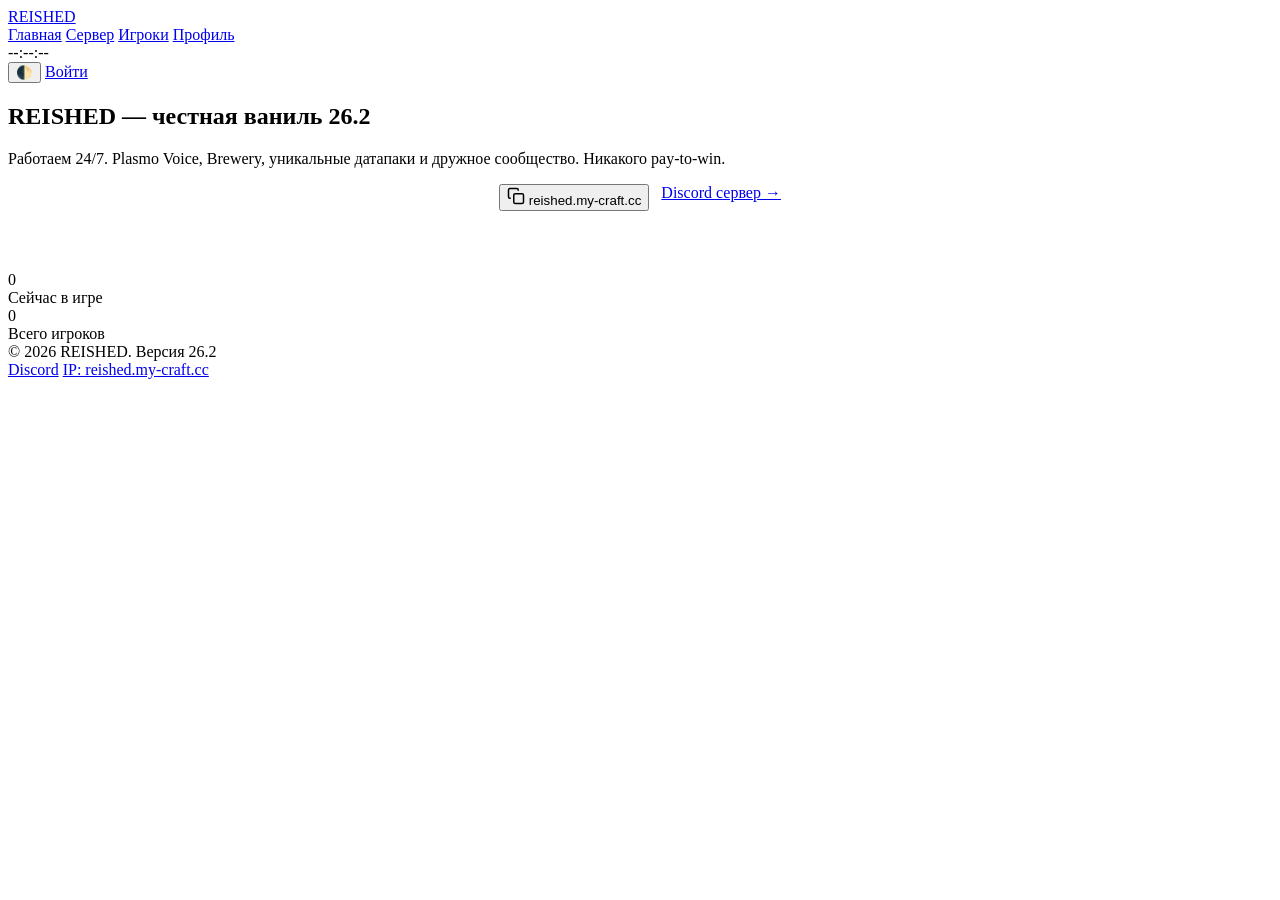
==== index.html @ f23de2c2 "Rename index (2).html to index.html" ====
<!DOCTYPE html>
<html lang="ru" data-theme="dark">
<head>
    <meta charset="UTF-8">
    <meta name="viewport" content="width=device-width, initial-scale=1.0">
    <title>REISHED — Ванильный Minecraft 26.2</title>
    <link href="https://fonts.googleapis.com/css2?family=Manrope:wght@400;600;700;800&display=swap" rel="stylesheet">
    <link rel="stylesheet" href="css/style.css">
</head>
<body>
    <header class="header">
        <div class="header-inner">
            <a href="index.html" class="logo"><div class="logo-cube"></div><span>REISHED</span></a>
            <nav class="nav">
                <a href="index.html" class="nav-link active">Главная</a>
                <a href="server.html" class="nav-link">Сервер</a>
                <a href="players.html" class="nav-link">Игроки</a>
                <a href="profile.html" class="nav-link">Профиль</a>
            </nav>
            <div class="header-right">
                <div class="clock" id="clock">--:--:--</div>
                <button class="theme-toggle" id="themeToggle" title="Сменить тему">🌓</button>
                <a href="auth.html" class="btn btn-primary" id="authBtn">Войти</a>
            </div>
        </div>
    </header>

    <main>
        <section class="hero container">
            <h1>REISHED — <span class="accent">честная ваниль</span> 26.2</h1>
            <p class="hero-sub">Работаем 24/7. Plasmo Voice, Brewery, уникальные датапаки и дружное сообщество. Никакого pay-to-win.</p>
            
            <div style="display: flex; gap: 12px; justify-content: center; margin-bottom: 60px; flex-wrap: wrap;">
                <button class="btn btn-primary" onclick="copyIP()">
                    <svg width="18" height="18" viewBox="0 0 24 24" fill="none" stroke="currentColor" stroke-width="2"><rect x="9" y="9" width="13" height="13" rx="2"/><path d="M5 15H4a2 2 0 0 1-2-2V4a2 2 0 0 1 2-2h9a2 2 0 0 1 2 2v1"/></svg>
                    reished.my-craft.cc
                </button>
                <a href="https://discord.gg/RZa2AQheQ4" target="_blank" class="btn btn-ghost">Discord сервер →</a>
            </div>

            <div class="stats">
                <div class="stat-card">
                    <div class="stat-value" id="statOnline">0</div>
                    <div class="stat-label">Сейчас в игре</div>
                </div>
                <div class="stat-card">
                    <div class="stat-value" id="statTotal">0</div>
                    <div class="stat-label">Всего игроков</div>
                </div>
            </div>
        </section>
    </main>

    <footer class="footer">
        <div class="footer-inner">
            <div>© 2026 REISHED. Версия 26.2</div>
            <div class="footer-links">
                <a href="https://discord.gg/RZa2AQheQ4" target="_blank">Discord</a>
                <a href="#" onclick="copyIP(); return false;">IP: reished.my-craft.cc</a>
            </div>
        </div>
    </footer>
    <script src="js/main.js"></script>
</body>
</html>
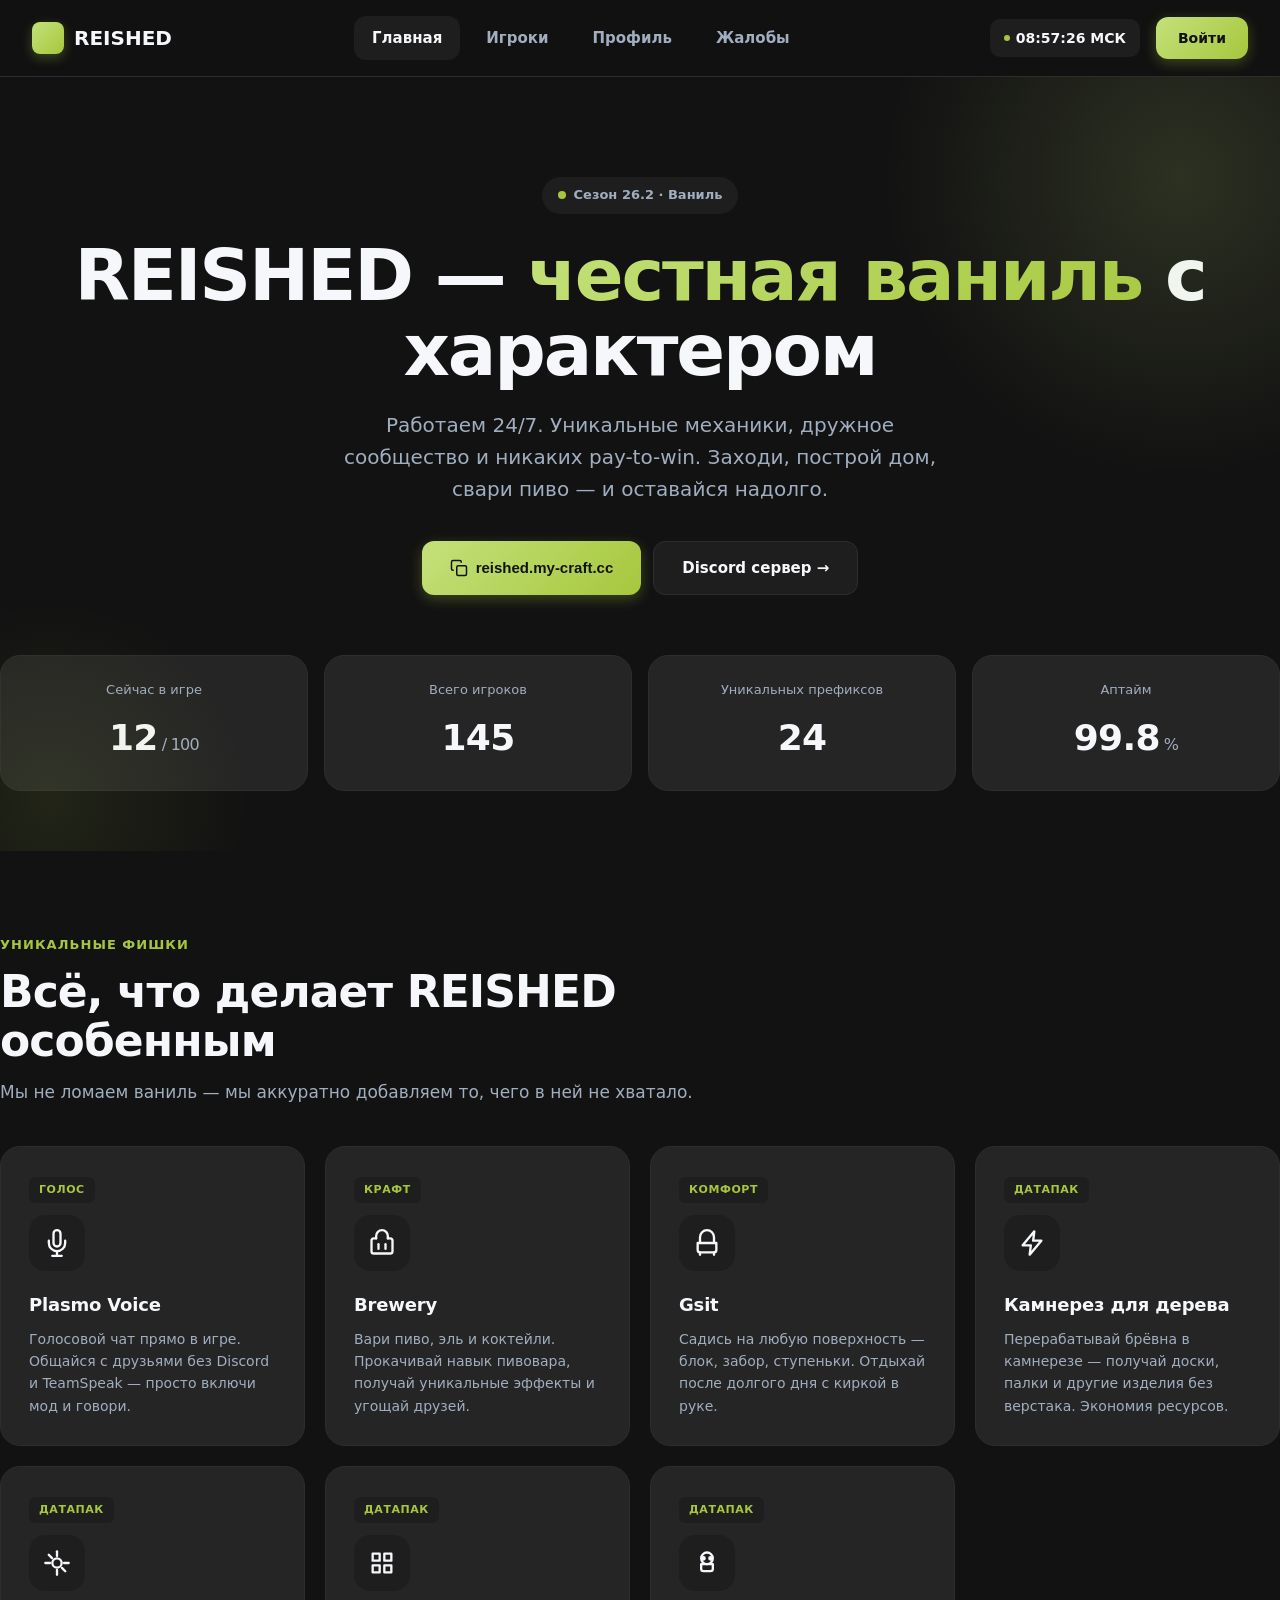
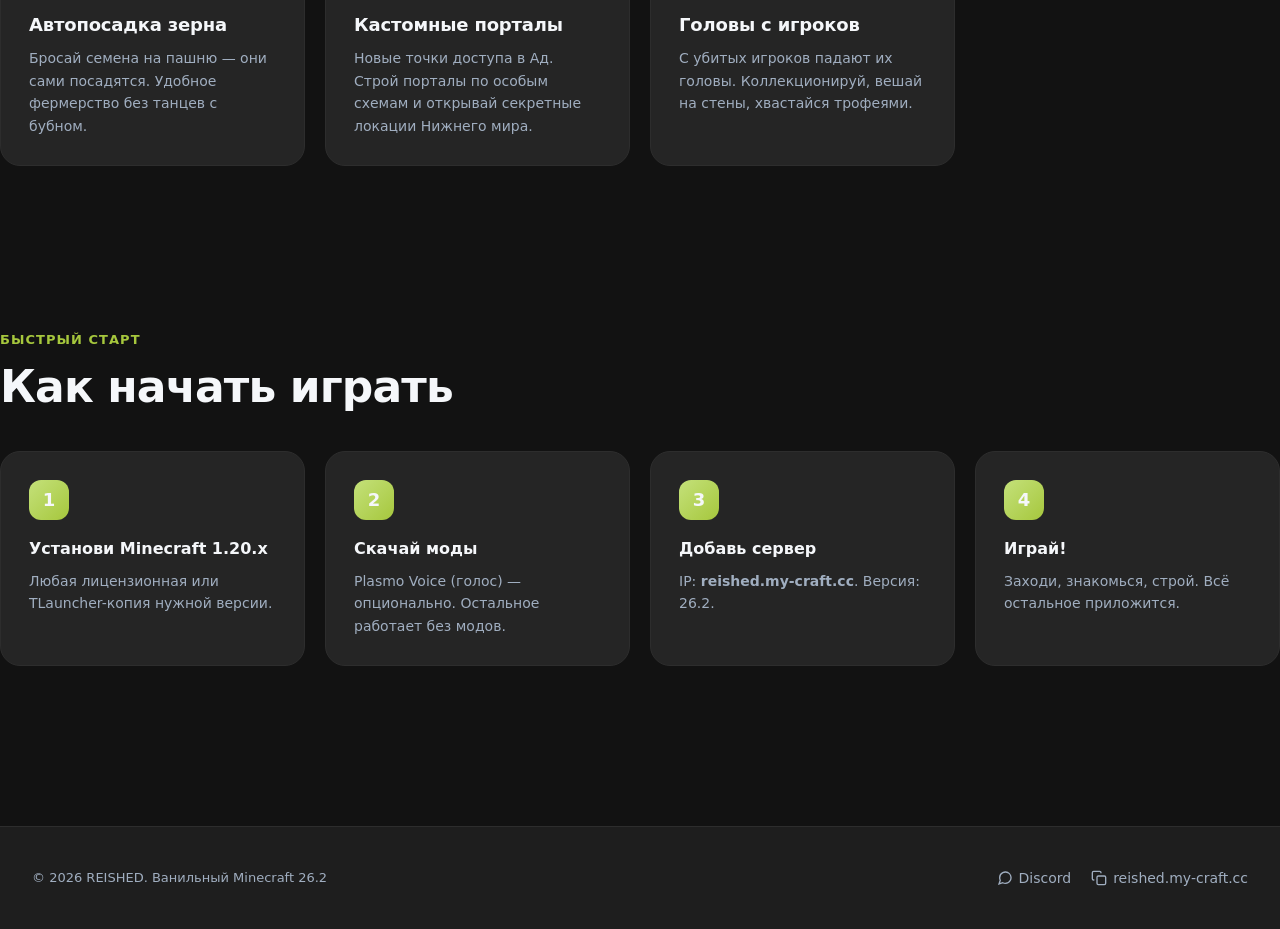
==== commit 5f799c88: "Add files via upload" ====
--- a/index.html
+++ b/index.html
@@ -5,21 +5,23 @@
     <meta name="viewport" content="width=device-width, initial-scale=1.0">
     <title>REISHED — Ванильный Minecraft 26.2</title>
     <link href="https://fonts.googleapis.com/css2?family=Manrope:wght@400;600;700;800&display=swap" rel="stylesheet">
-    <link rel="stylesheet" href="css/style.css">
+    <link rel="stylesheet" href="style.css">
 </head>
 <body>
     <header class="header">
         <div class="header-inner">
-            <a href="index.html" class="logo"><div class="logo-cube"></div><span>REISHED</span></a>
+            <a href="index.html" class="logo">
+                <div class="logo-cube"></div>
+                <span>REISHED</span>
+            </a>
             <nav class="nav">
                 <a href="index.html" class="nav-link active">Главная</a>
-                <a href="server.html" class="nav-link">Сервер</a>
                 <a href="players.html" class="nav-link">Игроки</a>
                 <a href="profile.html" class="nav-link">Профиль</a>
+                <a href="complaints.html" class="nav-link">Жалобы</a>
             </nav>
             <div class="header-right">
                 <div class="clock" id="clock">--:--:--</div>
-                <button class="theme-toggle" id="themeToggle" title="Сменить тему">🌓</button>
                 <a href="auth.html" class="btn btn-primary" id="authBtn">Войти</a>
             </div>
         </div>
@@ -27,10 +29,11 @@
 
     <main>
         <section class="hero container">
-            <h1>REISHED — <span class="accent">честная ваниль</span> 26.2</h1>
-            <p class="hero-sub">Работаем 24/7. Plasmo Voice, Brewery, уникальные датапаки и дружное сообщество. Никакого pay-to-win.</p>
+            <div class="hero-badge"><span class="dot"></span>Сезон 26.2 · Ваниль</div>
+            <h1>REISHED — <span class="accent">честная ваниль</span> с характером</h1>
+            <p class="hero-sub">Работаем 24/7. Уникальные механики, дружное сообщество и никаких pay-to-win. Заходи, построй дом, свари пиво — и оставайся надолго.</p>
             
-            <div style="display: flex; gap: 12px; justify-content: center; margin-bottom: 60px; flex-wrap: wrap;">
+            <div class="hero-actions">
                 <button class="btn btn-primary" onclick="copyIP()">
                     <svg width="18" height="18" viewBox="0 0 24 24" fill="none" stroke="currentColor" stroke-width="2"><rect x="9" y="9" width="13" height="13" rx="2"/><path d="M5 15H4a2 2 0 0 1-2-2V4a2 2 0 0 1 2-2h9a2 2 0 0 1 2 2v1"/></svg>
                     reished.my-craft.cc
@@ -40,26 +43,145 @@
 
             <div class="stats">
                 <div class="stat-card">
-                    <div class="stat-value" id="statOnline">0</div>
                     <div class="stat-label">Сейчас в игре</div>
+                    <div class="stat-value"><span id="statOnline">0</span><span class="unit">/ 100</span></div>
                 </div>
                 <div class="stat-card">
+                    <div class="stat-label">Всего игроков</div>
                     <div class="stat-value" id="statTotal">0</div>
-                    <div class="stat-label">Всего игроков</div>
+                </div>
+                <div class="stat-card">
+                    <div class="stat-label">Уникальных префиксов</div>
+                    <div class="stat-value">24</div>
+                </div>
+                <div class="stat-card">
+                    <div class="stat-label">Аптайм</div>
+                    <div class="stat-value">99.8<span class="unit">%</span></div>
+                </div>
+            </div>
+        </section>
+
+        <section class="section container">
+            <div class="section-head">
+                <div class="section-eyebrow">Уникальные фишки</div>
+                <h2 class="section-title">Всё, что делает REISHED особенным</h2>
+                <p class="section-desc">Мы не ломаем ваниль — мы аккуратно добавляем то, чего в ней не хватало.</p>
+            </div>
+            
+            <div class="features">
+                <div class="feature">
+                    <div class="feature-tag">Голос</div>
+                    <div class="feature-icon">
+                        <svg viewBox="0 0 24 24"><path d="M12 1a3 3 0 0 0-3 3v8a3 3 0 0 0 6 0V4a3 3 0 0 0-3-3z"/><path d="M19 10v2a7 7 0 0 1-14 0v-2"/><line x1="12" y1="19" x2="12" y2="23"/><line x1="8" y1="23" x2="16" y2="23"/></svg>
+                    </div>
+                    <h3>Plasmo Voice</h3>
+                    <p>Голосовой чат прямо в игре. Общайся с друзьями без Discord и TeamSpeak — просто включи мод и говори.</p>
+                </div>
+                
+                <div class="feature">
+                    <div class="feature-tag">Крафт</div>
+                    <div class="feature-icon">
+                        <svg viewBox="0 0 24 24"><path d="M17 8h2a2 2 0 0 1 2 2v9a2 2 0 0 1-2 2H5a2 2 0 0 1-2-2v-9a2 2 0 0 1 2-2h2"/><path d="M7 8V6a5 5 0 0 1 10 0v2"/><line x1="9" y1="13" x2="9" y2="17"/><line x1="15" y1="13" x2="15" y2="17"/></svg>
+                    </div>
+                    <h3>Brewery</h3>
+                    <p>Вари пиво, эль и коктейли. Прокачивай навык пивовара, получай уникальные эффекты и угощай друзей.</p>
+                </div>
+                
+                <div class="feature">
+                    <div class="feature-tag">Комфорт</div>
+                    <div class="feature-icon">
+                        <svg viewBox="0 0 24 24"><path d="M6 12V7a6 6 0 0 1 12 0v5"/><path d="M4 12h16v6a2 2 0 0 1-2 2H6a2 2 0 0 1-2-2z"/><line x1="6" y1="20" x2="6" y2="22"/><line x1="18" y1="20" x2="18" y2="22"/></svg>
+                    </div>
+                    <h3>Gsit</h3>
+                    <p>Садись на любую поверхность — блок, забор, ступеньки. Отдыхай после долгого дня с киркой в руке.</p>
+                </div>
+                
+                <div class="feature">
+                    <div class="feature-tag">Датапак</div>
+                    <div class="feature-icon">
+                        <svg viewBox="0 0 24 24"><path d="M14 2L4 14h7l-1 8 10-12h-7z"/></svg>
+                    </div>
+                    <h3>Камнерез для дерева</h3>
+                    <p>Перерабатывай брёвна в камнерезе — получай доски, палки и другие изделия без верстака. Экономия ресурсов.</p>
+                </div>
+                
+                <div class="feature">
+                    <div class="feature-tag">Датапак</div>
+                    <div class="feature-icon">
+                        <svg viewBox="0 0 24 24"><path d="M12 2v4"/><path d="M12 18v4"/><path d="M4.93 4.93l2.83 2.83"/><path d="M16.24 16.24l2.83 2.83"/><path d="M2 12h4"/><path d="M18 12h4"/><circle cx="12" cy="12" r="4"/></svg>
+                    </div>
+                    <h3>Автопосадка зерна</h3>
+                    <p>Бросай семена на пашню — они сами посадятся. Удобное фермерство без танцев с бубном.</p>
+                </div>
+                
+                <div class="feature">
+                    <div class="feature-tag">Датапак</div>
+                    <div class="feature-icon">
+                        <svg viewBox="0 0 24 24"><path d="M4 4h6v6H4z"/><path d="M14 4h6v6h-6z"/><path d="M4 14h6v6H4z"/><path d="M14 14h6v6h-6z"/></svg>
+                    </div>
+                    <h3>Кастомные порталы</h3>
+                    <p>Новые точки доступа в Ад. Строй порталы по особым схемам и открывай секретные локации Нижнего мира.</p>
+                </div>
+                
+                <div class="feature">
+                    <div class="feature-tag">Датапак</div>
+                    <div class="feature-icon">
+                        <svg viewBox="0 0 24 24"><circle cx="12" cy="8" r="5"/><path d="M7 13h10v4a2 2 0 0 1-2 2H9a2 2 0 0 1-2-2z"/><circle cx="9" cy="8" r="1" fill="currentColor"/><circle cx="15" cy="8" r="1" fill="currentColor"/></svg>
+                    </div>
+                    <h3>Головы с игроков</h3>
+                    <p>С убитых игроков падают их головы. Коллекционируй, вешай на стены, хвастайся трофеями.</p>
+                </div>
+            </div>
+        </section>
+
+        <section class="section container">
+            <div class="section-head">
+                <div class="section-eyebrow">Быстрый старт</div>
+                <h2 class="section-title">Как начать играть</h2>
+            </div>
+            <div class="steps">
+                <div class="step">
+                    <div class="step-num">1</div>
+                    <h4>Установи Minecraft 1.20.x</h4>
+                    <p>Любая лицензионная или TLauncher-копия нужной версии.</p>
+                </div>
+                <div class="step">
+                    <div class="step-num">2</div>
+                    <h4>Скачай моды</h4>
+                    <p>Plasmo Voice (голос) — опционально. Остальное работает без модов.</p>
+                </div>
+                <div class="step">
+                    <div class="step-num">3</div>
+                    <h4>Добавь сервер</h4>
+                    <p>IP: <strong>reished.my-craft.cc</strong>. Версия: 26.2.</p>
+                </div>
+                <div class="step">
+                    <div class="step-num">4</div>
+                    <h4>Играй!</h4>
+                    <p>Заходи, знакомься, строй. Всё остальное приложится.</p>
                 </div>
             </div>
         </section>
     </main>
 
     <footer class="footer">
-        <div class="footer-inner">
-            <div>© 2026 REISHED. Версия 26.2</div>
-            <div class="footer-links">
-                <a href="https://discord.gg/RZa2AQheQ4" target="_blank">Discord</a>
-                <a href="#" onclick="copyIP(); return false;">IP: reished.my-craft.cc</a>
+        <div class="container">
+            <div class="footer-inner">
+                <div class="footer-copy">© 2026 REISHED. Ванильный Minecraft 26.2</div>
+                <div class="footer-links">
+                    <a href="https://discord.gg/RZa2AQheQ4" target="_blank">
+                        <svg width="16" height="16" viewBox="0 0 24 24" fill="none" stroke="currentColor" stroke-width="2"><path d="M21 11.5a8.38 8.38 0 0 1-.9 3.8 8.5 8.5 0 0 1-7.6 4.7 8.38 8.38 0 0 1-3.8-.9L3 21l1.9-5.7a8.38 8.38 0 0 1-.9-3.8 8.5 8.5 0 0 1 4.7-7.6 8.38 8.38 0 0 1 3.8-.9h.5a8.48 8.48 0 0 1 8 8v.5z"/></svg>
+                        Discord
+                    </a>
+                    <a href="#" onclick="copyIP(); return false">
+                        <svg width="16" height="16" viewBox="0 0 24 24" fill="none" stroke="currentColor" stroke-width="2"><rect x="9" y="9" width="13" height="13" rx="2"/><path d="M5 15H4a2 2 0 0 1-2-2V4a2 2 0 0 1 2-2h9a2 2 0 0 1 2 2v1"/></svg>
+                        reished.my-craft.cc
+                    </a>
+                </div>
             </div>
         </div>
     </footer>
-    <script src="js/main.js"></script>
+
+    <script src="main.js"></script>
 </body>
-</html>
+</html>
--- a/style.css
+++ b/style.css
@@ -0,0 +1,297 @@
+:root {
+    --bg: #121212;
+    --bg-soft: #1E1E1E;
+    --bg-elev: #252525;
+    --text: #F5F7FA;
+    --text-soft: #A0AEC0;
+    --accent: #C4E17A;
+    --accent-2: #A6C73D;
+    --accent-grad: linear-gradient(135deg, #C4E17A 0%, #A6C73D 100%);
+    --border: #2D2D2D;
+    --danger: #FF6B6B;
+    --success: #4CAF50;
+    --shadow: 0 8px 30px rgba(0,0,0,0.3);
+    --radius: 20px;
+}
+
+* { box-sizing: border-box; margin: 0; padding: 0; transition: background-color 0.3s ease, color 0.3s ease, border-color 0.3s ease; }
+body { font-family: 'Manrope', system-ui, sans-serif; background: var(--bg); color: var(--text); line-height: 1.6; }
+a { text-decoration: none; color: inherit; }
+
+/* Header */
+.header { position: sticky; top: 0; z-index: 100; background: rgba(18, 18, 18, 0.85); backdrop-filter: blur(20px); border-bottom: 1px solid var(--border); }
+.header-inner { max-width: 1280px; margin: 0 auto; padding: 16px 32px; display: flex; align-items: center; justify-content: space-between; }
+.logo { display: flex; align-items: center; gap: 10px; font-weight: 800; font-size: 20px; cursor: pointer; }
+.logo-cube { width: 32px; height: 32px; background: var(--accent-grad); border-radius: 8px; box-shadow: 0 4px 12px rgba(166,199,61,0.3); }
+
+.nav { display: flex; gap: 8px; }
+.nav-link { padding: 10px 18px; border-radius: 12px; font-weight: 600; font-size: 15px; color: var(--text-soft); transition: all 0.3s ease; }
+.nav-link:hover, .nav-link.active { color: var(--text); background: var(--bg-soft); }
+
+.header-right { display: flex; align-items: center; gap: 16px; }
+.clock { font-weight: 600; font-size: 14px; padding: 8px 14px; background: var(--bg-soft); border-radius: 10px; font-variant-numeric: tabular-nums; display: flex; align-items: center; gap: 6px; }
+.clock::before { content: ''; width: 6px; height: 6px; border-radius: 50%; background: var(--accent-2); animation: pulse 2s infinite; }
+@keyframes pulse { 0%, 100% { opacity: 1; } 50% { opacity: 0.5; } }
+
+/* Buttons */
+.btn { padding: 10px 22px; border-radius: 12px; font-weight: 600; font-size: 14px; cursor: pointer; border: none; display: inline-flex; align-items: center; gap: 8px; transition: all 0.3s ease; }
+.btn-primary { background: var(--accent-grad); color: #121212; box-shadow: 0 4px 14px rgba(166,199,61,0.3); }
+.btn-primary:hover { transform: scale(1.03); box-shadow: 0 8px 20px rgba(166,199,61,0.4); }
+.btn-ghost { background: var(--bg-soft); color: var(--text); border: 1px solid var(--border); }
+.btn-ghost:hover { background: var(--border); }
+.btn-sm { padding: 6px 12px; font-size: 12px; border-radius: 8px; }
+.btn-sm-primary { background: var(--accent-grad); color: #121212; }
+.btn-sm-danger { background: rgba(255,107,107,0.2); color: var(--danger); border: 1px solid var(--danger); }
+.btn-sm-danger:hover { background: rgba(255,107,107,0.3); }
+
+/* Container */
+.container { max-width: 1280px; margin: 0 auto; padding: 0 32px; }
+.section { padding: 80px 0; }
+
+/* Hero */
+.hero { padding: 100px 0 60px; text-align: center; position: relative; overflow: hidden; }
+.hero::before {
+    content: ''; position: absolute; top: -200px; right: -200px; width: 600px; height: 600px;
+    background: radial-gradient(circle, rgba(196,225,122,0.15) 0%, transparent 70%);
+    border-radius: 50%; pointer-events: none;
+}
+.hero::after {
+    content: ''; position: absolute; bottom: -150px; left: -150px; width: 400px; height: 400px;
+    background: radial-gradient(circle, rgba(166,199,61,0.1) 0%, transparent 70%);
+    border-radius: 50%; pointer-events: none;
+}
+.hero-badge {
+    display: inline-flex; align-items: center; gap: 8px; padding: 8px 16px;
+    background: var(--bg-soft); border-radius: 100px; font-size: 13px; font-weight: 600;
+    color: var(--text-soft); margin-bottom: 24px;
+}
+.hero-badge .dot { width: 8px; height: 8px; border-radius: 50%; background: var(--accent-2); animation: pulse 2s infinite; }
+.hero h1 { font-size: clamp(40px, 6vw, 72px); font-weight: 800; line-height: 1.05; letter-spacing: -0.03em; margin-bottom: 20px; }
+.hero h1 .accent {
+    background: var(--accent-grad);
+    -webkit-background-clip: text;
+    background-clip: text;
+    color: transparent;
+}
+.hero-sub { font-size: 20px; color: var(--text-soft); max-width: 600px; margin: 0 auto 36px; }
+.hero-actions { display: flex; gap: 12px; justify-content: center; flex-wrap: wrap; margin-bottom: 60px; }
+.hero-actions .btn { padding: 14px 28px; font-size: 15px; }
+
+/* Stats */
+.stats { display: grid; grid-template-columns: repeat(auto-fit, minmax(200px, 1fr)); gap: 16px; margin-top: 40px; }
+.stat-card {
+    background: var(--bg-elev); border: 1px solid var(--border); border-radius: var(--radius);
+    padding: 24px; transition: all 0.4s ease;
+}
+.stat-card:hover { transform: translateY(-4px); box-shadow: var(--shadow); }
+.stat-label { font-size: 13px; color: var(--text-soft); font-weight: 500; margin-bottom: 8px; }
+.stat-value { font-size: 36px; font-weight: 800; letter-spacing: -0.02em; }
+.stat-value .unit { font-size: 16px; color: var(--text-soft); font-weight: 500; margin-left: 4px; }
+
+/* Section */
+.section-head { margin-bottom: 40px; max-width: 700px; }
+.section-eyebrow {
+    display: inline-block; font-size: 13px; font-weight: 600; color: var(--accent-2);
+    text-transform: uppercase; letter-spacing: 0.08em; margin-bottom: 12px;
+}
+.section-title { font-size: clamp(28px, 4vw, 44px); font-weight: 800; letter-spacing: -0.02em; line-height: 1.1; margin-bottom: 14px; }
+.section-desc { font-size: 17px; color: var(--text-soft); }
+
+/* Features */
+.features { display: grid; grid-template-columns: repeat(auto-fit, minmax(280px, 1fr)); gap: 20px; }
+.feature {
+    background: var(--bg-elev); border: 1px solid var(--border); border-radius: var(--radius);
+    padding: 28px; transition: all 0.4s ease; position: relative; overflow: hidden;
+}
+.feature::before {
+    content: ''; position: absolute; top: 0; left: 0; right: 0; height: 3px;
+    background: var(--accent-grad); transform: scaleX(0); transform-origin: left;
+    transition: transform 0.5s ease;
+}
+.feature:hover { transform: translateY(-6px); box-shadow: var(--shadow); border-color: transparent; }
+.feature:hover::before { transform: scaleX(1); }
+.feature-icon {
+    width: 56px; height: 56px; background: var(--bg-soft); border-radius: 16px;
+    display: flex; align-items: center; justify-content: center; margin-bottom: 20px;
+    transition: all 0.4s ease;
+}
+.feature:hover .feature-icon { background: var(--accent-grad); transform: rotate(-8deg) scale(1.05); }
+.feature-icon svg { width: 28px; height: 28px; stroke: var(--text); stroke-width: 2; fill: none; stroke-linecap: round; stroke-linejoin: round; }
+.feature:hover .feature-icon svg { stroke: #121212; }
+.feature h3 { font-size: 18px; font-weight: 700; margin-bottom: 8px; letter-spacing: -0.01em; }
+.feature p { font-size: 14px; color: var(--text-soft); line-height: 1.6; }
+.feature-tag {
+    display: inline-block; padding: 4px 10px; background: var(--bg-soft); border-radius: 6px;
+    font-size: 11px; font-weight: 600; color: var(--accent-2); margin-bottom: 12px;
+    text-transform: uppercase; letter-spacing: 0.05em;
+}
+
+/* Steps */
+.steps { display: grid; grid-template-columns: repeat(auto-fit, minmax(220px, 1fr)); gap: 20px; }
+.step {
+    background: var(--bg-elev); border: 1px solid var(--border); border-radius: var(--radius);
+    padding: 28px; position: relative; transition: all 0.4s ease;
+}
+.step:hover { transform: translateY(-4px); box-shadow: var(--shadow); }
+.step-num {
+    width: 40px; height: 40px; background: var(--accent-grad); border-radius: 12px;
+    display: flex; align-items: center; justify-content: center; font-weight: 800; font-size: 18px; margin-bottom: 16px;
+}
+.step h4 { font-size: 16px; font-weight: 700; margin-bottom: 8px; }
+.step p { font-size: 14px; color: var(--text-soft); }
+
+/* Players */
+.players-toolbar { display: flex; gap: 12px; margin-bottom: 24px; flex-wrap: wrap; align-items: center; }
+.filter-group { display: flex; gap: 6px; background: var(--bg-soft); padding: 4px; border-radius: 12px; }
+.filter-btn {
+    padding: 8px 16px; border-radius: 8px; font-size: 13px; font-weight: 600;
+    color: var(--text-soft); transition: all 0.3s ease; border: none; background: transparent; cursor: pointer;
+}
+.filter-btn.active { background: var(--bg-elev); color: var(--text); box-shadow: 0 2px 8px rgba(0,0,0,0.2); }
+
+.players-grid { display: grid; grid-template-columns: repeat(auto-fill, minmax(280px, 1fr)); gap: 16px; }
+.player-card {
+    background: var(--bg-elev); border: 1px solid var(--border); border-radius: var(--radius);
+    padding: 20px; cursor: pointer; transition: all 0.4s ease; position: relative;
+}
+.player-card:hover { transform: translateY(-4px); box-shadow: var(--shadow); }
+.player-top { display: flex; align-items: flex-start; gap: 12px; }
+.avatar {
+    width: 56px; height: 56px; border-radius: 50%; background: var(--accent-grad);
+    display: flex; align-items: center; justify-content: center; font-weight: 700; font-size: 20px; color: #121212;
+    background-size: cover; background-position: center; position: relative; flex-shrink: 0; overflow: hidden;
+}
+.avatar.online::after {
+    content: ''; position: absolute; bottom: 2px; right: 2px; width: 14px; height: 14px;
+    border-radius: 50%; background: var(--success); border: 3px solid var(--bg-elev); animation: pulse 2s infinite;
+}
+.player-name { font-weight: 700; font-size: 15px; letter-spacing: -0.01em; }
+.player-prefix {
+    display: inline-block; padding: 2px 8px; border-radius: 6px; font-size: 11px; font-weight: 600; margin-top: 4px;
+}
+.prefix-admin { background: rgba(255,107,107,0.15); color: var(--danger); }
+.prefix-vip { background: rgba(196,225,122,0.15); color: var(--accent); }
+.prefix-player { background: var(--bg-soft); color: var(--text-soft); }
+.player-bio { font-size: 13px; color: var(--text-soft); line-height: 1.5; margin-top: 4px; }
+
+/* Profile */
+.profile-wrap {
+    background: var(--bg-elev); border: 1px solid var(--border); border-radius: var(--radius); overflow: hidden;
+}
+.profile-cover {
+    height: 180px; background: var(--accent-grad); position: relative;
+    background-size: cover; background-position: center; cursor: pointer; transition: filter 0.3s;
+}
+.profile-cover:hover { filter: brightness(1.05); }
+.profile-cover-hint {
+    position: absolute; bottom: 12px; right: 12px; background: rgba(0,0,0,0.5); color: #fff;
+    padding: 6px 12px; border-radius: 8px; font-size: 12px; font-weight: 500; opacity: 0; transition: opacity 0.3s;
+}
+.profile-cover:hover .profile-cover-hint { opacity: 1; }
+.profile-body { padding: 0 32px 32px; position: relative; }
+.profile-avatar-wrap { margin-top: -56px; display: flex; align-items: flex-end; gap: 16px; }
+.profile-avatar {
+    width: 112px; height: 112px; border-radius: 50%; background: var(--accent-grad);
+    border: 5px solid var(--bg-elev); display: flex; align-items: center; justify-content: center;
+    font-weight: 700; font-size: 40px; color: #121212; background-size: cover; background-position: center;
+    cursor: pointer; position: relative; transition: transform 0.3s ease; overflow: hidden;
+}
+.profile-avatar:hover { transform: scale(1.03); }
+.profile-avatar-edit {
+    position: absolute; bottom: 4px; right: 4px; width: 32px; height: 32px; border-radius: 50%;
+    background: var(--bg-elev); border: 2px solid var(--border);
+    display: flex; align-items: center; justify-content: center;
+}
+.profile-avatar-edit svg { width: 14px; height: 14px; stroke: var(--text); stroke-width: 2; fill: none; }
+.profile-name-block { padding-bottom: 12px; }
+.profile-name-block h2 { font-size: 24px; font-weight: 800; letter-spacing: -0.02em; }
+.profile-name-block p { font-size: 13px; color: var(--text-soft); margin-top: 2px; }
+
+.form-grid { display: grid; grid-template-columns: 1fr 1fr; gap: 16px; margin-top: 28px; }
+.form-field { display: flex; flex-direction: column; gap: 6px; }
+.form-field.full { grid-column: 1 / -1; }
+.form-label { font-size: 13px; font-weight: 600; color: var(--text-soft); }
+.form-input, .form-textarea, .form-select {
+    padding: 12px 16px; border: 1.5px solid var(--border); border-radius: 12px;
+    font-size: 14px; background: var(--bg-soft); color: var(--text); transition: all 0.3s ease; outline: none;
+}
+.form-input:focus, .form-textarea:focus, .form-select:focus {
+    border-color: var(--accent-2); box-shadow: 0 0 0 4px rgba(166,199,61,0.15);
+}
+.form-textarea { resize: vertical; min-height: 90px; font-family: inherit; }
+.form-hint { font-size: 12px; color: var(--text-soft); margin-top: 2px; }
+
+.profile-actions {
+    display: flex; gap: 12px; margin-top: 28px; justify-content: flex-end;
+    padding-top: 24px; border-top: 1px solid var(--border);
+}
+
+/* Complaints */
+.complaint-form {
+    max-width: 640px; background: var(--bg-elev); border: 1px solid var(--border);
+    border-radius: var(--radius); padding: 32px;
+}
+.drop-zone {
+    border: 2px dashed var(--border); border-radius: 16px; padding: 32px; text-align: center;
+    transition: all 0.3s ease; cursor: pointer;
+}
+.drop-zone:hover, .drop-zone.drag { border-color: var(--accent-2); background: rgba(166,199,61,0.05); }
+.drop-zone svg { width: 40px; height: 40px; stroke: var(--text-soft); stroke-width: 1.5; fill: none; margin-bottom: 12px; }
+.drop-zone p { font-size: 14px; color: var(--text-soft); }
+.drop-zone strong { color: var(--text); }
+
+/* Toast */
+.toast-container { position: fixed; top: 20px; right: 20px; z-index: 300; display: flex; flex-direction: column; gap: 10px; }
+.toast {
+    background: var(--bg-elev); border: 1px solid var(--border); border-radius: 14px;
+    padding: 14px 18px; box-shadow: var(--shadow); display: flex; align-items: center; gap: 12px;
+    min-width: 280px; max-width: 380px; animation: toastIn 0.4s ease;
+}
+.toast.out { animation: toastOut 0.4s ease forwards; }
+@keyframes toastIn { from { opacity: 0; transform: translateX(40px); } to { opacity: 1; transform: translateX(0); } }
+@keyframes toastOut { to { opacity: 0; transform: translateX(40px); } }
+.toast-icon {
+    width: 32px; height: 32px; border-radius: 10px; display: flex; align-items: center; justify-content: center; flex-shrink: 0;
+}
+.toast.success .toast-icon { background: rgba(76,175,80,0.15); }
+.toast.success .toast-icon svg { stroke: var(--success); }
+.toast.error .toast-icon { background: rgba(255,107,107,0.15); }
+.toast.error .toast-icon svg { stroke: var(--danger); }
+.toast-icon svg { width: 18px; height: 18px; stroke-width: 2.5; fill: none; }
+.toast-body { flex: 1; }
+.toast-title { font-weight: 600; font-size: 14px; }
+.toast-msg { font-size: 12px; color: var(--text-soft); margin-top: 2px; }
+
+/* Footer */
+.footer { margin-top: 80px; padding: 40px 0; border-top: 1px solid var(--border); background: var(--bg-soft); }
+.footer-inner { display: flex; justify-content: space-between; align-items: center; flex-wrap: wrap; gap: 20px; }
+.footer-links { display: flex; gap: 20px; flex-wrap: wrap; }
+.footer-links a { font-size: 14px; color: var(--text-soft); display: flex; align-items: center; gap: 6px; transition: color 0.3s; }
+.footer-links a:hover { color: var(--accent); }
+.footer-copy { font-size: 13px; color: var(--text-soft); }
+
+/* Auth */
+.auth-wrap {
+    max-width: 440px; margin: 60px auto; background: var(--bg-elev); border: 1px solid var(--border);
+    border-radius: var(--radius); padding: 40px; box-shadow: var(--shadow);
+}
+.auth-wrap h2 { font-size: 28px; font-weight: 800; letter-spacing: -0.02em; margin-bottom: 8px; }
+.auth-wrap .auth-sub { color: var(--text-soft); margin-bottom: 28px; font-size: 14px; }
+.auth-wrap .form-field { margin-bottom: 16px; }
+.auth-switch { text-align: center; margin-top: 20px; font-size: 13px; color: var(--text-soft); }
+.auth-switch a { color: var(--accent-2); font-weight: 600; cursor: pointer; }
+
+/* Responsive */
+@media (max-width: 900px) {
+    .header-inner { padding: 14px 20px; gap: 16px; }
+    .nav { display: none; }
+    .container { padding: 0 20px; }
+    .hero { padding: 50px 0 40px; }
+    .form-grid { grid-template-columns: 1fr; }
+    .profile-avatar-wrap { flex-direction: column; align-items: flex-start; }
+    .footer-inner { flex-direction: column; text-align: center; }
+}
+@media (max-width: 500px) {
+    .clock { display: none; }
+    .auth-wrap { padding: 28px 20px; }
+}
